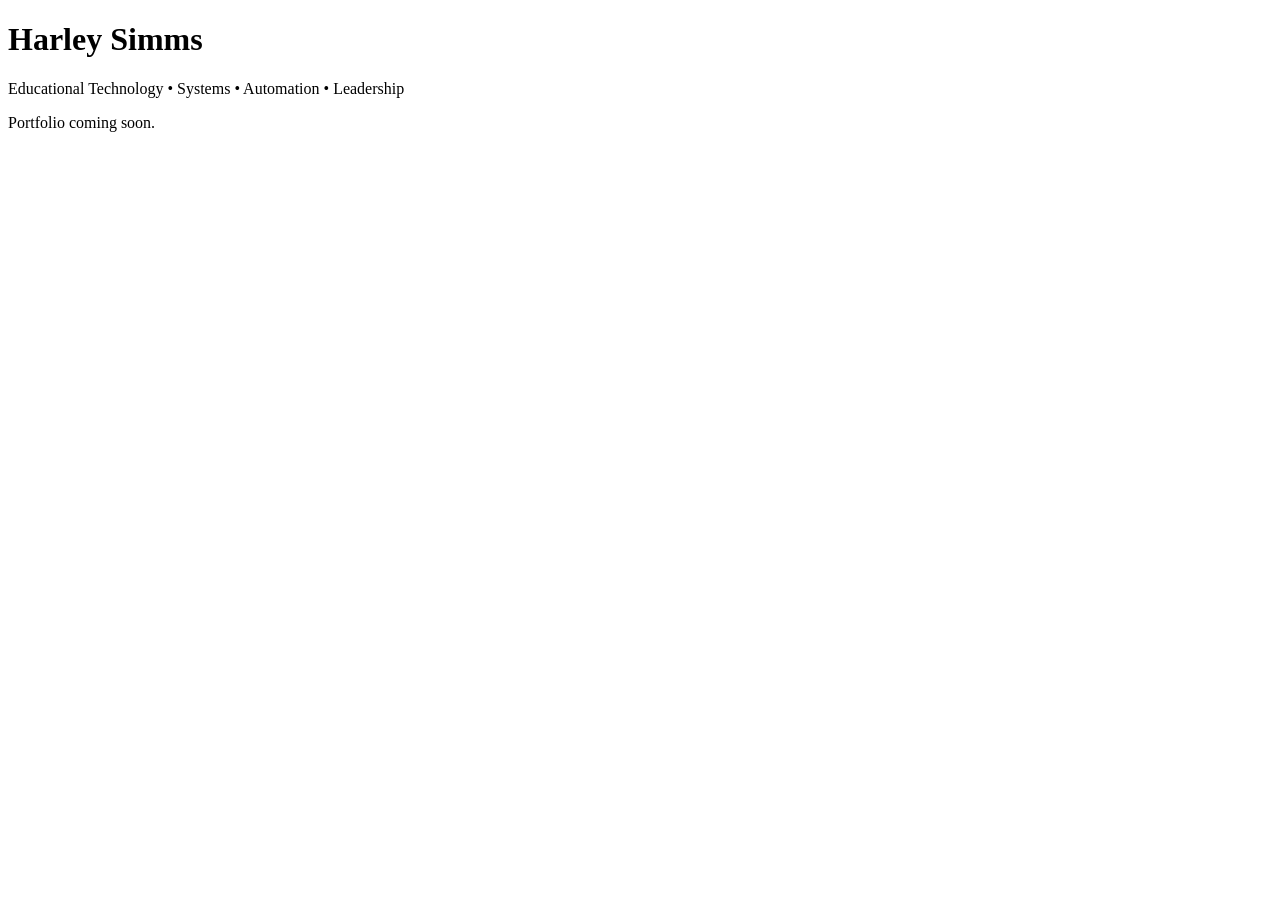
==== index.html @ 8e017f37 "Add initial HTML structure for portfolio page" ====
<!DOCTYPE html>
<html lang="en">
<head>
    <meta charset="UTF-8">
    <meta name="viewport" content="width=device-width, initial-scale=1.0">
    <title>Harley Simms</title>
</head>
<body>
    <h1>Harley Simms</h1>
    <p>Educational Technology • Systems • Automation • Leadership</p>
    <p>Portfolio coming soon.</p>
</body>
</html>
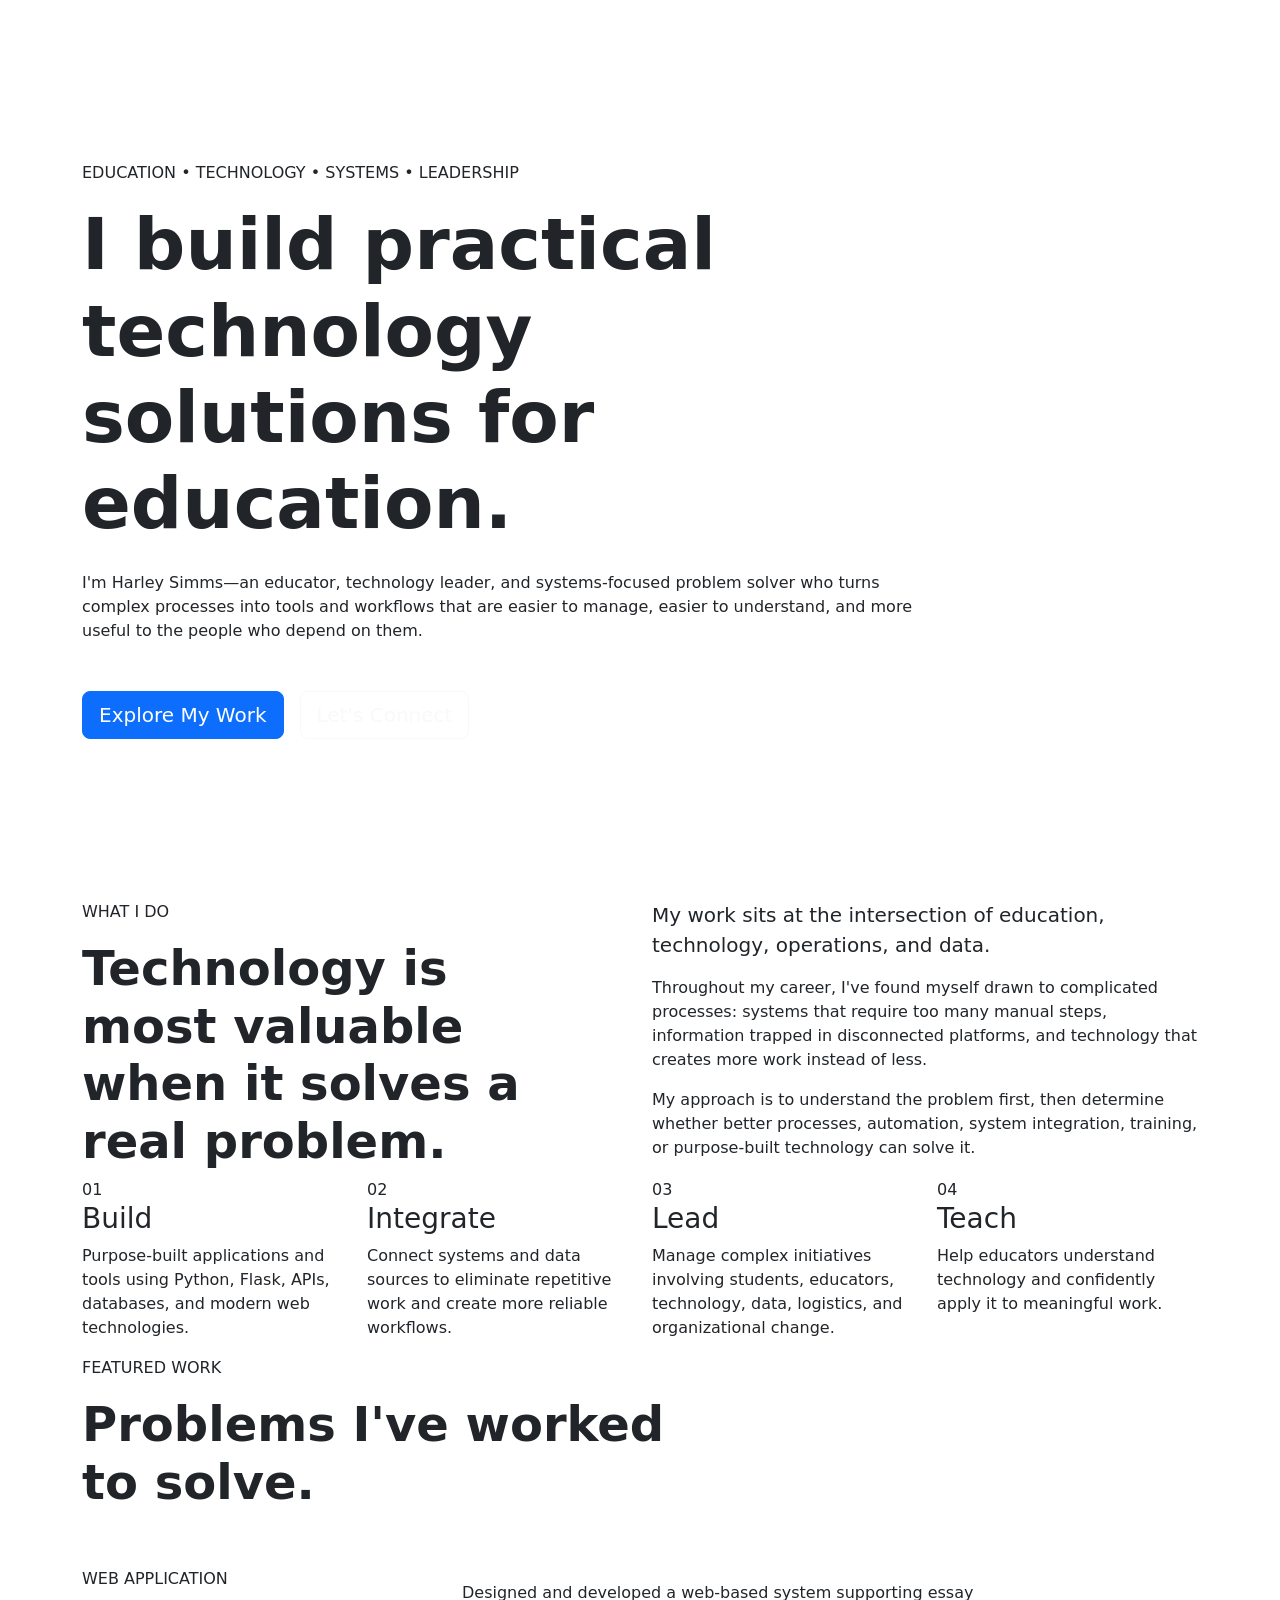
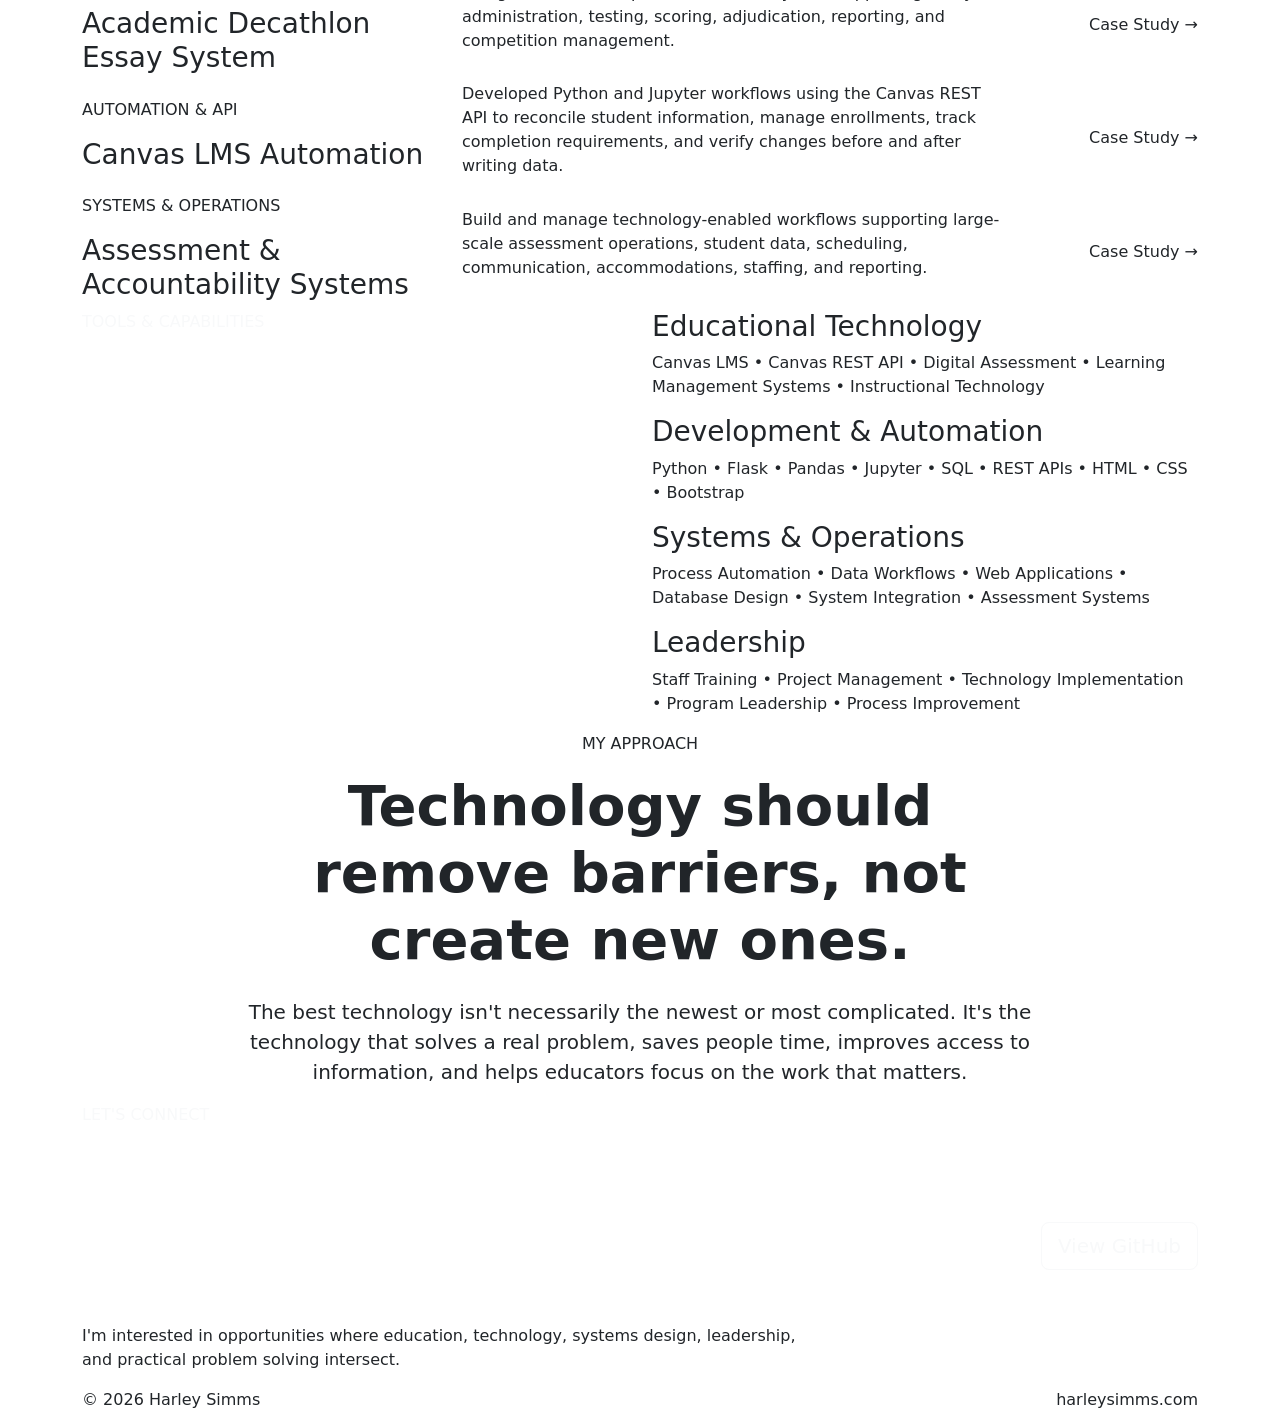
==== commit 42722904: "Modify title and add meta description in index.html Updated the title and added a meta description t" ====
--- a/index.html
+++ b/index.html
@@ -3,11 +3,442 @@
 <head>
     <meta charset="UTF-8">
     <meta name="viewport" content="width=device-width, initial-scale=1.0">
-    <title>Harley Simms</title>
+
+    <title>Harley Simms | Educational Technology & Systems</title>
+
+    <meta name="description"
+          content="Harley Simms is an educational technology leader focused on systems, automation, assessment, Canvas LMS, Python, and practical technology solutions for education.">
+
+    <link
+        href="https://cdn.jsdelivr.net/npm/bootstrap@5.3.3/dist/css/bootstrap.min.css"
+        rel="stylesheet">
+
+    <link rel="stylesheet" href="assets/css/style.css">
 </head>
+
 <body>
-    <h1>Harley Simms</h1>
-    <p>Educational Technology • Systems • Automation • Leadership</p>
-    <p>Portfolio coming soon.</p>
+
+<!-- Navigation -->
+<nav class="navbar navbar-expand-lg navbar-dark fixed-top">
+    <div class="container">
+        <a class="navbar-brand fw-bold" href="#top">Harley Simms</a>
+
+        <button class="navbar-toggler"
+                type="button"
+                data-bs-toggle="collapse"
+                data-bs-target="#mainNav"
+                aria-controls="mainNav"
+                aria-expanded="false"
+                aria-label="Toggle navigation">
+            <span class="navbar-toggler-icon"></span>
+        </button>
+
+        <div class="collapse navbar-collapse" id="mainNav">
+            <ul class="navbar-nav ms-auto">
+                <li class="nav-item">
+                    <a class="nav-link" href="#about">About</a>
+                </li>
+                <li class="nav-item">
+                    <a class="nav-link" href="#work">Work</a>
+                </li>
+                <li class="nav-item">
+                    <a class="nav-link" href="#skills">Skills</a>
+                </li>
+                <li class="nav-item">
+                    <a class="nav-link" href="#contact">Contact</a>
+                </li>
+            </ul>
+        </div>
+    </div>
+</nav>
+
+
+<!-- Hero -->
+<header id="top" class="hero">
+    <div class="container">
+        <div class="row align-items-center min-vh-100">
+            <div class="col-lg-9">
+
+                <p class="eyebrow mb-3">
+                    EDUCATION • TECHNOLOGY • SYSTEMS • LEADERSHIP
+                </p>
+
+                <h1 class="display-2 fw-bold mb-4">
+                    I build practical technology solutions
+                    <span class="accent-text">for education.</span>
+                </h1>
+
+                <p class="hero-copy mb-5">
+                    I'm Harley Simms—an educator, technology leader, and
+                    systems-focused problem solver who turns complex processes
+                    into tools and workflows that are easier to manage,
+                    easier to understand, and more useful to the people
+                    who depend on them.
+                </p>
+
+                <div class="d-flex flex-wrap gap-3">
+                    <a href="#work" class="btn btn-primary btn-lg">
+                        Explore My Work
+                    </a>
+
+                    <a href="#contact" class="btn btn-outline-light btn-lg">
+                        Let's Connect
+                    </a>
+                </div>
+
+            </div>
+        </div>
+    </div>
+</header>
+
+
+<!-- Intro -->
+<section id="about" class="section-padding bg-white">
+    <div class="container">
+
+        <div class="row">
+            <div class="col-lg-5 mb-4 mb-lg-0">
+                <p class="section-label">WHAT I DO</p>
+
+                <h2 class="display-5 fw-bold">
+                    Technology is most valuable when it solves a real problem.
+                </h2>
+            </div>
+
+            <div class="col-lg-6 offset-lg-1">
+                <p class="lead">
+                    My work sits at the intersection of education,
+                    technology, operations, and data.
+                </p>
+
+                <p>
+                    Throughout my career, I've found myself drawn to complicated
+                    processes: systems that require too many manual steps,
+                    information trapped in disconnected platforms, and technology
+                    that creates more work instead of less.
+                </p>
+
+                <p>
+                    My approach is to understand the problem first, then determine
+                    whether better processes, automation, system integration,
+                    training, or purpose-built technology can solve it.
+                </p>
+            </div>
+        </div>
+
+    </div>
+</section>
+
+
+<!-- What I Do Cards -->
+<section class="section-padding light-section">
+    <div class="container">
+
+        <div class="row g-4">
+
+            <div class="col-md-6 col-lg-3">
+                <div class="service-card h-100">
+                    <div class="service-number">01</div>
+
+                    <h3>Build</h3>
+
+                    <p>
+                        Purpose-built applications and tools using Python,
+                        Flask, APIs, databases, and modern web technologies.
+                    </p>
+                </div>
+            </div>
+
+            <div class="col-md-6 col-lg-3">
+                <div class="service-card h-100">
+                    <div class="service-number">02</div>
+
+                    <h3>Integrate</h3>
+
+                    <p>
+                        Connect systems and data sources to eliminate repetitive
+                        work and create more reliable workflows.
+                    </p>
+                </div>
+            </div>
+
+            <div class="col-md-6 col-lg-3">
+                <div class="service-card h-100">
+                    <div class="service-number">03</div>
+
+                    <h3>Lead</h3>
+
+                    <p>
+                        Manage complex initiatives involving students, educators,
+                        technology, data, logistics, and organizational change.
+                    </p>
+                </div>
+            </div>
+
+            <div class="col-md-6 col-lg-3">
+                <div class="service-card h-100">
+                    <div class="service-number">04</div>
+
+                    <h3>Teach</h3>
+
+                    <p>
+                        Help educators understand technology and confidently
+                        apply it to meaningful work.
+                    </p>
+                </div>
+            </div>
+
+        </div>
+    </div>
+</section>
+
+
+<!-- Featured Work -->
+<section id="work" class="section-padding bg-white">
+    <div class="container">
+
+        <div class="row mb-5">
+            <div class="col-lg-7">
+                <p class="section-label">FEATURED WORK</p>
+
+                <h2 class="display-5 fw-bold">
+                    Problems I've worked to solve.
+                </h2>
+            </div>
+        </div>
+
+
+        <div class="project-card">
+            <div class="row align-items-center">
+
+                <div class="col-lg-4">
+                    <p class="project-type">WEB APPLICATION</p>
+
+                    <h3>
+                        Academic Decathlon Essay System
+                    </h3>
+                </div>
+
+                <div class="col-lg-6">
+                    <p>
+                        Designed and developed a web-based system supporting
+                        essay administration, testing, scoring, adjudication,
+                        reporting, and competition management.
+                    </p>
+                </div>
+
+                <div class="col-lg-2 text-lg-end">
+                    <span class="project-link">
+                        Case Study →
+                    </span>
+                </div>
+
+            </div>
+        </div>
+
+
+        <div class="project-card">
+            <div class="row align-items-center">
+
+                <div class="col-lg-4">
+                    <p class="project-type">AUTOMATION & API</p>
+
+                    <h3>
+                        Canvas LMS Automation
+                    </h3>
+                </div>
+
+                <div class="col-lg-6">
+                    <p>
+                        Developed Python and Jupyter workflows using the Canvas
+                        REST API to reconcile student information, manage
+                        enrollments, track completion requirements, and verify
+                        changes before and after writing data.
+                    </p>
+                </div>
+
+                <div class="col-lg-2 text-lg-end">
+                    <span class="project-link">
+                        Case Study →
+                    </span>
+                </div>
+
+            </div>
+        </div>
+
+
+        <div class="project-card">
+            <div class="row align-items-center">
+
+                <div class="col-lg-4">
+                    <p class="project-type">SYSTEMS & OPERATIONS</p>
+
+                    <h3>
+                        Assessment & Accountability Systems
+                    </h3>
+                </div>
+
+                <div class="col-lg-6">
+                    <p>
+                        Build and manage technology-enabled workflows supporting
+                        large-scale assessment operations, student data,
+                        scheduling, communication, accommodations, staffing,
+                        and reporting.
+                    </p>
+                </div>
+
+                <div class="col-lg-2 text-lg-end">
+                    <span class="project-link">
+                        Case Study →
+                    </span>
+                </div>
+
+            </div>
+        </div>
+
+    </div>
+</section>
+
+
+<!-- Skills -->
+<section id="skills" class="section-padding dark-section">
+    <div class="container">
+
+        <div class="row">
+
+            <div class="col-lg-5 mb-5 mb-lg-0">
+                <p class="section-label text-light">TOOLS & CAPABILITIES</p>
+
+                <h2 class="display-5 fw-bold text-white">
+                    Technical ability grounded in educational experience.
+                </h2>
+            </div>
+
+
+            <div class="col-lg-6 offset-lg-1">
+
+                <div class="skill-group">
+                    <h3>Educational Technology</h3>
+                    <p>
+                        Canvas LMS • Canvas REST API • Digital Assessment •
+                        Learning Management Systems • Instructional Technology
+                    </p>
+                </div>
+
+                <div class="skill-group">
+                    <h3>Development & Automation</h3>
+                    <p>
+                        Python • Flask • Pandas • Jupyter • SQL • REST APIs •
+                        HTML • CSS • Bootstrap
+                    </p>
+                </div>
+
+                <div class="skill-group">
+                    <h3>Systems & Operations</h3>
+                    <p>
+                        Process Automation • Data Workflows • Web Applications •
+                        Database Design • System Integration • Assessment Systems
+                    </p>
+                </div>
+
+                <div class="skill-group">
+                    <h3>Leadership</h3>
+                    <p>
+                        Staff Training • Project Management • Technology
+                        Implementation • Program Leadership • Process Improvement
+                    </p>
+                </div>
+
+            </div>
+
+        </div>
+    </div>
+</section>
+
+
+<!-- Philosophy -->
+<section class="philosophy-section">
+    <div class="container">
+
+        <div class="row justify-content-center text-center">
+            <div class="col-lg-9">
+
+                <p class="section-label">MY APPROACH</p>
+
+                <h2 class="display-4 fw-bold">
+                    Technology should remove barriers,
+                    not create new ones.
+                </h2>
+
+                <p class="lead mt-4">
+                    The best technology isn't necessarily the newest or most
+                    complicated. It's the technology that solves a real problem,
+                    saves people time, improves access to information, and helps
+                    educators focus on the work that matters.
+                </p>
+
+            </div>
+        </div>
+
+    </div>
+</section>
+
+
+<!-- Contact -->
+<section id="contact" class="contact-section">
+    <div class="container">
+
+        <div class="row align-items-center">
+
+            <div class="col-lg-8">
+                <p class="section-label text-light">LET'S CONNECT</p>
+
+                <h2 class="display-5 fw-bold text-white">
+                    Interested in solving difficult problems together?
+                </h2>
+
+                <p class="contact-copy">
+                    I'm interested in opportunities where education,
+                    technology, systems design, leadership, and practical
+                    problem solving intersect.
+                </p>
+            </div>
+
+            <div class="col-lg-4 text-lg-end mt-4 mt-lg-0">
+                <a href="https://github.com/harleysimms"
+                   class="btn btn-outline-light btn-lg"
+                   target="_blank"
+                   rel="noopener">
+                    View GitHub
+                </a>
+            </div>
+
+        </div>
+
+    </div>
+</section>
+
+
+<footer>
+    <div class="container">
+        <div class="d-flex flex-column flex-md-row justify-content-between">
+
+            <p class="mb-2 mb-md-0">
+                © 2026 Harley Simms
+            </p>
+
+            <p class="mb-0">
+                harleysimms.com
+            </p>
+
+        </div>
+    </div>
+</footer>
+
+
+<script
+    src="https://cdn.jsdelivr.net/npm/bootstrap@5.3.3/dist/js/bootstrap.bundle.min.js">
+</script>
+
 </body>
 </html>
